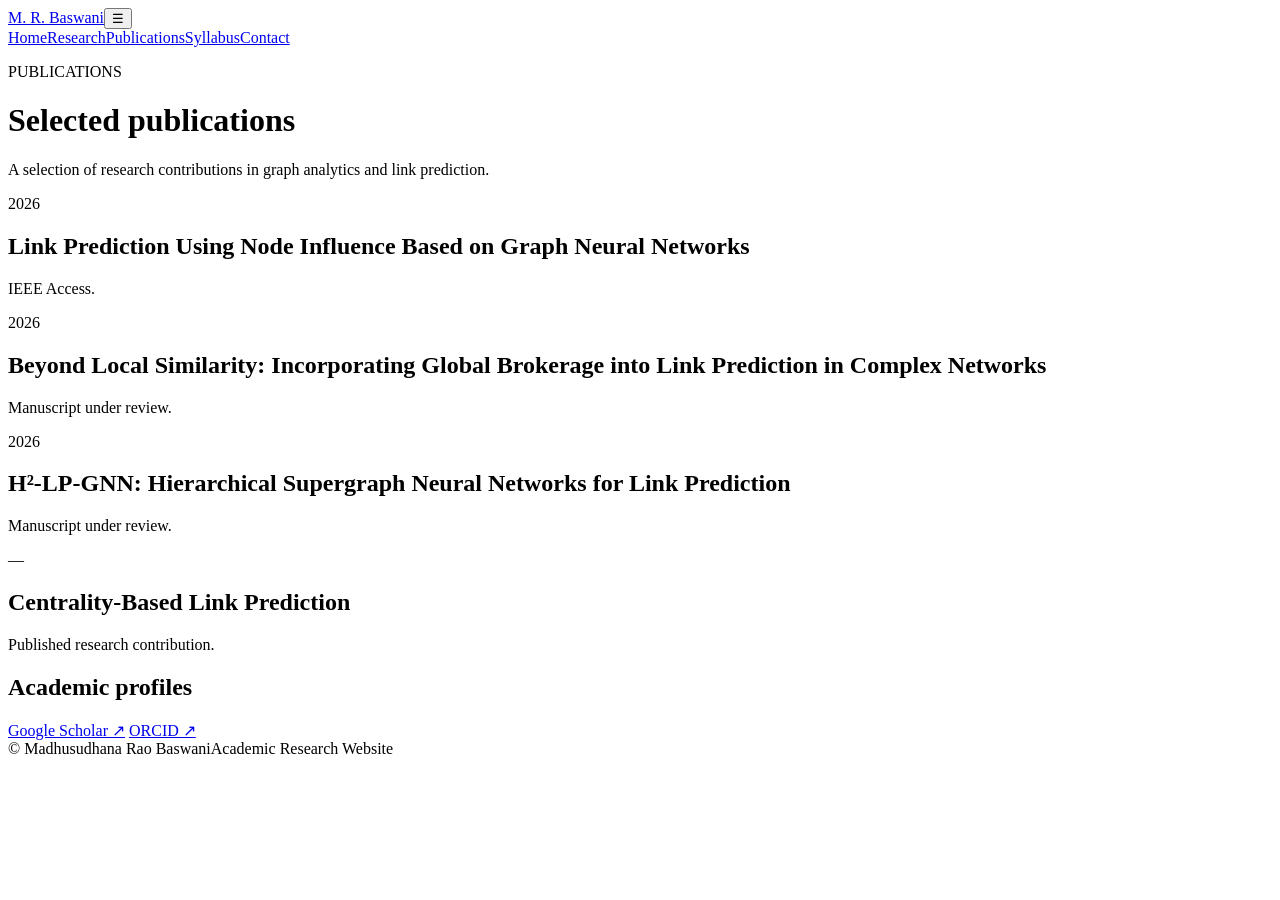
==== publications.html @ a5d5a566 "Add files via upload" ====
<!DOCTYPE html>
<html lang="en">
<head>
  <meta charset="UTF-8"><meta name="viewport" content="width=device-width, initial-scale=1.0">
  <title>Publications | M. R. Baswani</title><link rel="stylesheet" href="css/style.css">
</head>
<body>
<header class="site-header"><div class="container nav-wrap">
  <a class="brand" href="index.html">M. R. Baswani</a><button class="menu-toggle" aria-label="Open navigation">☰</button>
  <nav class="nav"><a href="index.html">Home</a><a href="research.html">Research</a><a class="active" href="publications.html">Publications</a><a href="syllabus.html">Syllabus</a><a href="contact.html">Contact</a></nav>
</div></header>

<main class="page"><div class="container narrow">
  <p class="eyebrow">PUBLICATIONS</p><h1>Selected publications</h1>
  <p class="lead">A selection of research contributions in graph analytics and link prediction.</p>

  <div class="publication">
    <div class="pub-year">2026</div>
    <div><h2>Link Prediction Using Node Influence Based on Graph Neural Networks</h2><p>IEEE Access.</p></div>
  </div>
  <div class="publication">
    <div class="pub-year">2026</div>
    <div><h2>Beyond Local Similarity: Incorporating Global Brokerage into Link Prediction in Complex Networks</h2><p>Manuscript under review.</p></div>
  </div>
  <div class="publication">
    <div class="pub-year">2026</div>
    <div><h2>H²-LP-GNN: Hierarchical Supergraph Neural Networks for Link Prediction</h2><p>Manuscript under review.</p></div>
  </div>
  <div class="publication">
    <div class="pub-year">—</div>
    <div><h2>Centrality-Based Link Prediction</h2><p>Published research contribution.</p></div>
  </div>

  <div class="links-box">
    <h2>Academic profiles</h2>
    <a href="https://scholar.google.com/" target="_blank" rel="noopener">Google Scholar ↗</a>
    <a href="https://orcid.org/" target="_blank" rel="noopener">ORCID ↗</a>
  </div>
</div></main>
<footer><div class="container footer-wrap"><span>© <span id="year"></span> Madhusudhana Rao Baswani</span><span>Academic Research Website</span></div></footer>
<script src="js/script.js"></script>
</body></html>
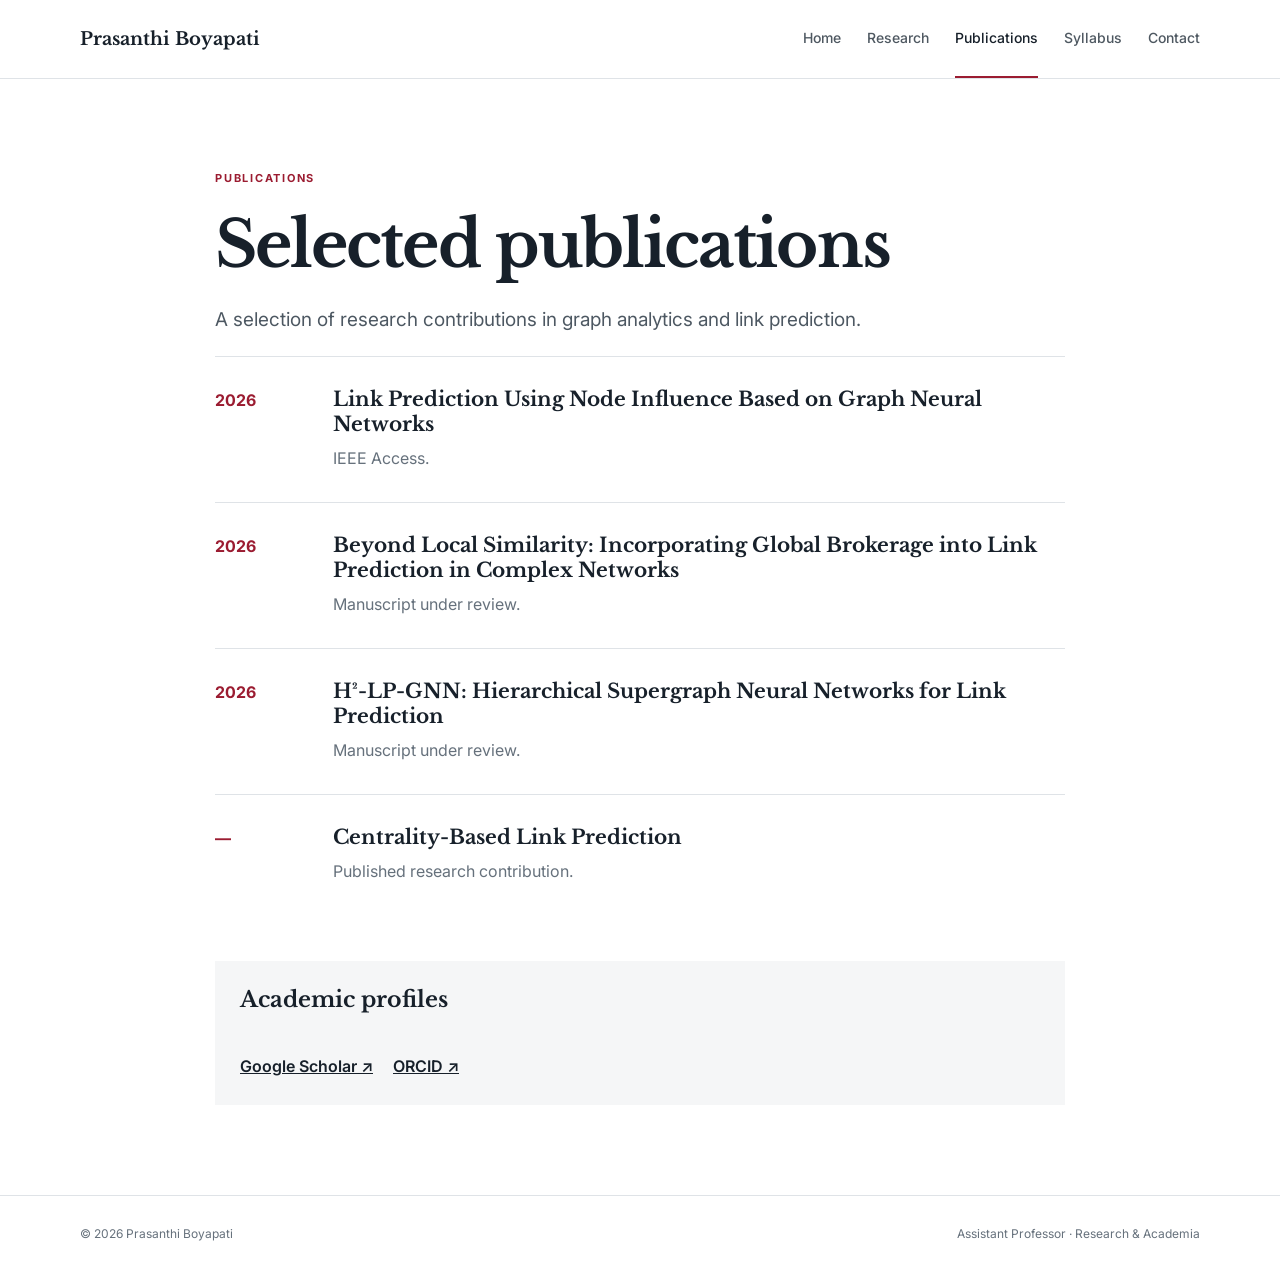
==== commit 20f9fafc: "Update publications.html" ====
--- a/publications.html
+++ b/publications.html
@@ -2,11 +2,11 @@
 <html lang="en">
 <head>
   <meta charset="UTF-8"><meta name="viewport" content="width=device-width, initial-scale=1.0">
-  <title>Publications | M. R. Baswani</title><link rel="stylesheet" href="css/style.css">
+  <title>Publications | Prasanthi Boyapati</title><link rel="stylesheet" href="css/style.css">
 </head>
 <body>
 <header class="site-header"><div class="container nav-wrap">
-  <a class="brand" href="index.html">M. R. Baswani</a><button class="menu-toggle" aria-label="Open navigation">☰</button>
+  <a class="brand" href="index.html">Prasanthi Boyapati</a><button class="menu-toggle" aria-label="Open navigation">☰</button>
   <nav class="nav"><a href="index.html">Home</a><a href="research.html">Research</a><a class="active" href="publications.html">Publications</a><a href="syllabus.html">Syllabus</a><a href="contact.html">Contact</a></nav>
 </div></header>
 
@@ -37,6 +37,6 @@
     <a href="https://orcid.org/" target="_blank" rel="noopener">ORCID ↗</a>
   </div>
 </div></main>
-<footer><div class="container footer-wrap"><span>© <span id="year"></span> Madhusudhana Rao Baswani</span><span>Academic Research Website</span></div></footer>
+<footer><div class="container footer-wrap"><span>© <span id="year"></span> Prasanthi Boyapati</span><span>Assistant Professor · Research & Academia</span></div></footer>
 <script src="js/script.js"></script>
 </body></html>
--- a/css/style.css
+++ b/css/style.css
@@ -0,0 +1,507 @@
+@import url('https://fonts.googleapis.com/css2?family=Inter:wght@400;500;600;700&family=Libre+Baskerville:wght@400;700&display=swap');
+
+:root {
+  --ink: #17202a;
+  --muted: #66717c;
+  --line: #dfe3e7;
+  --paper: #fff;
+  --soft: #f5f6f7;
+  --dark: #111820;
+  --accent: #9b1c31
+}
+
+* {
+  box-sizing: border-box
+}
+
+html {
+  scroll-behavior: smooth
+}
+
+body {
+  margin: 0;
+  background: var(--paper);
+  color: var(--ink);
+  font-family: Inter, Arial, sans-serif;
+  line-height: 1.7
+}
+
+.container {
+  width: min(1120px, calc(100% - 48px));
+  margin: auto
+}
+
+.narrow {
+  width: min(850px, calc(100% - 48px))
+}
+
+.site-header {
+  border-bottom: 1px solid var(--line);
+  background: rgba(255, 255, 255, .96);
+  position: sticky;
+  top: 0;
+  z-index: 10
+}
+
+.nav-wrap {
+  min-height: 72px;
+  display: flex;
+  align-items: center;
+  justify-content: space-between;
+  gap: 32px
+}
+
+.brand {
+  font-family: "Libre Baskerville", Georgia, serif;
+  font-weight: 700;
+  color: var(--ink);
+  text-decoration: none;
+  font-size: 18px
+}
+
+.nav {
+  display: flex;
+  gap: 26px;
+  align-items: center
+}
+
+.nav a {
+  color: #4e5861;
+  text-decoration: none;
+  font-size: 14px;
+  font-weight: 500;
+  padding: 26px 0;
+  border-bottom: 2px solid transparent
+}
+
+.nav a:hover,
+.nav a.active {
+  color: var(--ink);
+  border-color: var(--accent)
+}
+
+.menu-toggle {
+  display: none;
+  border: 0;
+  background: none;
+  font-size: 24px;
+  color: var(--ink)
+}
+
+.hero {
+  display: grid;
+  grid-template-columns: 1.45fr .75fr;
+  gap: 80px;
+  padding: 105px 0 100px;
+  align-items: center
+}
+
+.eyebrow {
+  font-size: 11px;
+  letter-spacing: .16em;
+  font-weight: 700;
+  color: var(--accent);
+  margin: 0 0 18px
+}
+
+h1,
+h2,
+h3 {
+  font-family: "Libre Baskerville", Georgia, serif;
+  line-height: 1.25;
+  margin-top: 0
+}
+
+h1 {
+  font-size: clamp(40px, 5vw, 64px);
+  letter-spacing: -.03em;
+  margin-bottom: 18px
+}
+
+h2 {
+  font-size: 30px;
+  margin-bottom: 20px
+}
+
+h3 {
+  font-size: 21px;
+  margin-bottom: 10px
+}
+
+.lead {
+  font-size: 19px;
+  color: #4d5862;
+  max-width: 720px
+}
+
+.intro {
+  font-size: 16px;
+  color: var(--muted);
+  max-width: 690px;
+  margin: 24px 0
+}
+
+.hero-links {
+  display: flex;
+  align-items: center;
+  gap: 24px;
+  margin-top: 32px
+}
+
+.button {
+  background: var(--ink);
+  color: white;
+  padding: 12px 20px;
+  text-decoration: none;
+  font-size: 14px;
+  font-weight: 600
+}
+
+.text-link {
+  color: var(--ink);
+  font-weight: 600;
+  text-decoration: none
+}
+
+.profile-card {
+  background: var(--soft);
+  padding: 34px
+}
+
+.avatar {
+  width: 130px;
+  height: 130px;
+  border-radius: 50%;
+  overflow: hidden;
+  margin-bottom: 28px;
+  background: var(--soft);
+}
+
+.avatar img {
+  width: 100%;
+  height: 100%;
+  object-fit: cover;
+  display: block;
+}
+
+.profile-card ul {
+  padding-left: 19px;
+  color: var(--muted);
+  margin-bottom: 0
+}
+
+.profile-card li {
+  margin: 7px 0
+}
+
+.section {
+  padding: 90px 0
+}
+
+.section-border {
+  border-top: 1px solid var(--line);
+  border-bottom: 1px solid var(--line)
+}
+
+.two-col {
+  display: grid;
+  grid-template-columns: 1fr 1fr;
+  gap: 90px
+}
+
+.two-col p {
+  color: var(--muted)
+}
+
+.research-grid {
+  display: grid;
+  grid-template-columns: repeat(3, 1fr);
+  gap: 24px;
+  margin-top: 35px
+}
+
+.research-item {
+  border-top: 1px solid var(--ink);
+  padding-top: 20px
+}
+
+.research-item span {
+  font-size: 12px;
+  color: var(--accent);
+  font-weight: 700
+}
+
+.research-item p {
+  color: var(--muted);
+  font-size: 14px
+}
+
+.section-dark {
+  background: var(--dark);
+  color: white
+}
+
+.section-dark .eyebrow {
+  color: #d9a2ad
+}
+
+.work-list {
+  margin-top: 35px;
+  border-top: 1px solid #3a434c
+}
+
+.work-row {
+  display: grid;
+  grid-template-columns: 120px 1fr 25px;
+  gap: 20px;
+  padding: 22px 0;
+  border-bottom: 1px solid #3a434c;
+  color: white;
+  text-decoration: none
+}
+
+.work-row span:first-child {
+  color: #aeb6bd;
+  font-size: 13px
+}
+
+.work-row strong {
+  font-weight: 500
+}
+
+footer {
+  border-top: 1px solid var(--line);
+  padding: 28px 0;
+  color: var(--muted);
+  font-size: 12px
+}
+
+.footer-wrap {
+  display: flex;
+  justify-content: space-between;
+  gap: 20px
+}
+
+.page {
+  padding: 90px 0
+}
+
+.detail-list {
+  margin-top: 55px
+}
+
+.detail-list section {
+  display: grid;
+  grid-template-columns: 60px 1fr;
+  gap: 25px;
+  padding: 28px 0;
+  border-top: 1px solid var(--line)
+}
+
+.detail-list section>span {
+  color: var(--accent);
+  font-weight: 700;
+  font-size: 13px
+}
+
+.detail-list p {
+  color: var(--muted)
+}
+
+.callout {
+  margin-top: 55px;
+  padding: 30px;
+  background: var(--soft);
+  border-left: 3px solid var(--accent)
+}
+
+.callout p {
+  margin: 0;
+  color: var(--muted)
+}
+
+.publication {
+  display: grid;
+  grid-template-columns: 90px 1fr;
+  gap: 28px;
+  padding: 30px 0;
+  border-top: 1px solid var(--line)
+}
+
+.pub-year {
+  color: var(--accent);
+  font-weight: 700
+}
+
+.publication h2 {
+  font-size: 20px;
+  margin-bottom: 8px
+}
+
+.publication p {
+  color: var(--muted);
+  margin: 0
+}
+
+.links-box {
+  margin-top: 45px;
+  padding: 25px;
+  background: var(--soft);
+  display: flex;
+  flex-wrap: wrap;
+  gap: 20px
+}
+
+.links-box h2 {
+  width: 100%;
+  font-size: 22px
+}
+
+.links-box a {
+  color: var(--ink);
+  font-weight: 600
+}
+
+.course-meta {
+  display: grid;
+  grid-template-columns: repeat(3, 1fr);
+  gap: 1px;
+  background: var(--line);
+  margin: 45px 0
+}
+
+.course-meta div {
+  background: var(--soft);
+  padding: 20px
+}
+
+.course-meta span {
+  display: block;
+  color: var(--muted);
+  font-size: 12px;
+  text-transform: uppercase;
+  letter-spacing: .08em;
+  margin-bottom: 6px
+}
+
+.course-meta strong {
+  font-size: 14px
+}
+
+.syllabus-grid {
+  display: grid;
+  grid-template-columns: 1fr 1fr;
+  border-top: 1px solid var(--line);
+  margin: 35px 0 55px
+}
+
+.syllabus-grid a {
+  display: flex;
+  justify-content: space-between;
+  padding: 20px;
+  border-bottom: 1px solid var(--line);
+  color: var(--ink);
+  text-decoration: none
+}
+
+.syllabus-grid a:nth-child(odd) {
+  border-right: 1px solid var(--line)
+}
+
+.topic-list {
+  color: var(--muted);
+  padding-left: 22px
+}
+
+.topic-list li {
+  padding: 5px 0
+}
+
+.contact-card {
+  background: var(--soft);
+  padding: 35px;
+  margin-top: 40px
+}
+
+.contact-card p {
+  margin: 0 0 24px
+}
+
+.contact-card p:last-child {
+  margin-bottom: 0
+}
+
+.contact-card a {
+  color: var(--accent)
+}
+
+@media(max-width:800px) {
+  .nav {
+    display: none;
+    position: absolute;
+    top: 72px;
+    left: 0;
+    right: 0;
+    background: white;
+    border-bottom: 1px solid var(--line);
+    padding: 10px 24px 20px;
+    flex-direction: column;
+    align-items: flex-start;
+    gap: 0
+  }
+
+  .nav.open {
+    display: flex
+  }
+
+  .nav a {
+    padding: 12px 0;
+    width: 100%
+  }
+
+  .menu-toggle {
+    display: block
+  }
+
+  .hero,
+  .two-col {
+    grid-template-columns: 1fr;
+    gap: 45px
+  }
+
+  .hero {
+    padding: 70px 0
+  }
+
+  .research-grid {
+    grid-template-columns: 1fr
+  }
+
+  .course-meta {
+    grid-template-columns: 1fr
+  }
+
+  .syllabus-grid {
+    grid-template-columns: 1fr
+  }
+
+  .syllabus-grid a:nth-child(odd) {
+    border-right: 0
+  }
+
+  .work-row {
+    grid-template-columns: 75px 1fr 20px
+  }
+
+  .footer-wrap {
+    flex-direction: column
+  }
+}
+
+.pdf-frame {
+  width: 100%;
+  height: 760px;
+  border: 1px solid var(--line);
+  margin-top: 30px;
+  background: var(--soft)
+}
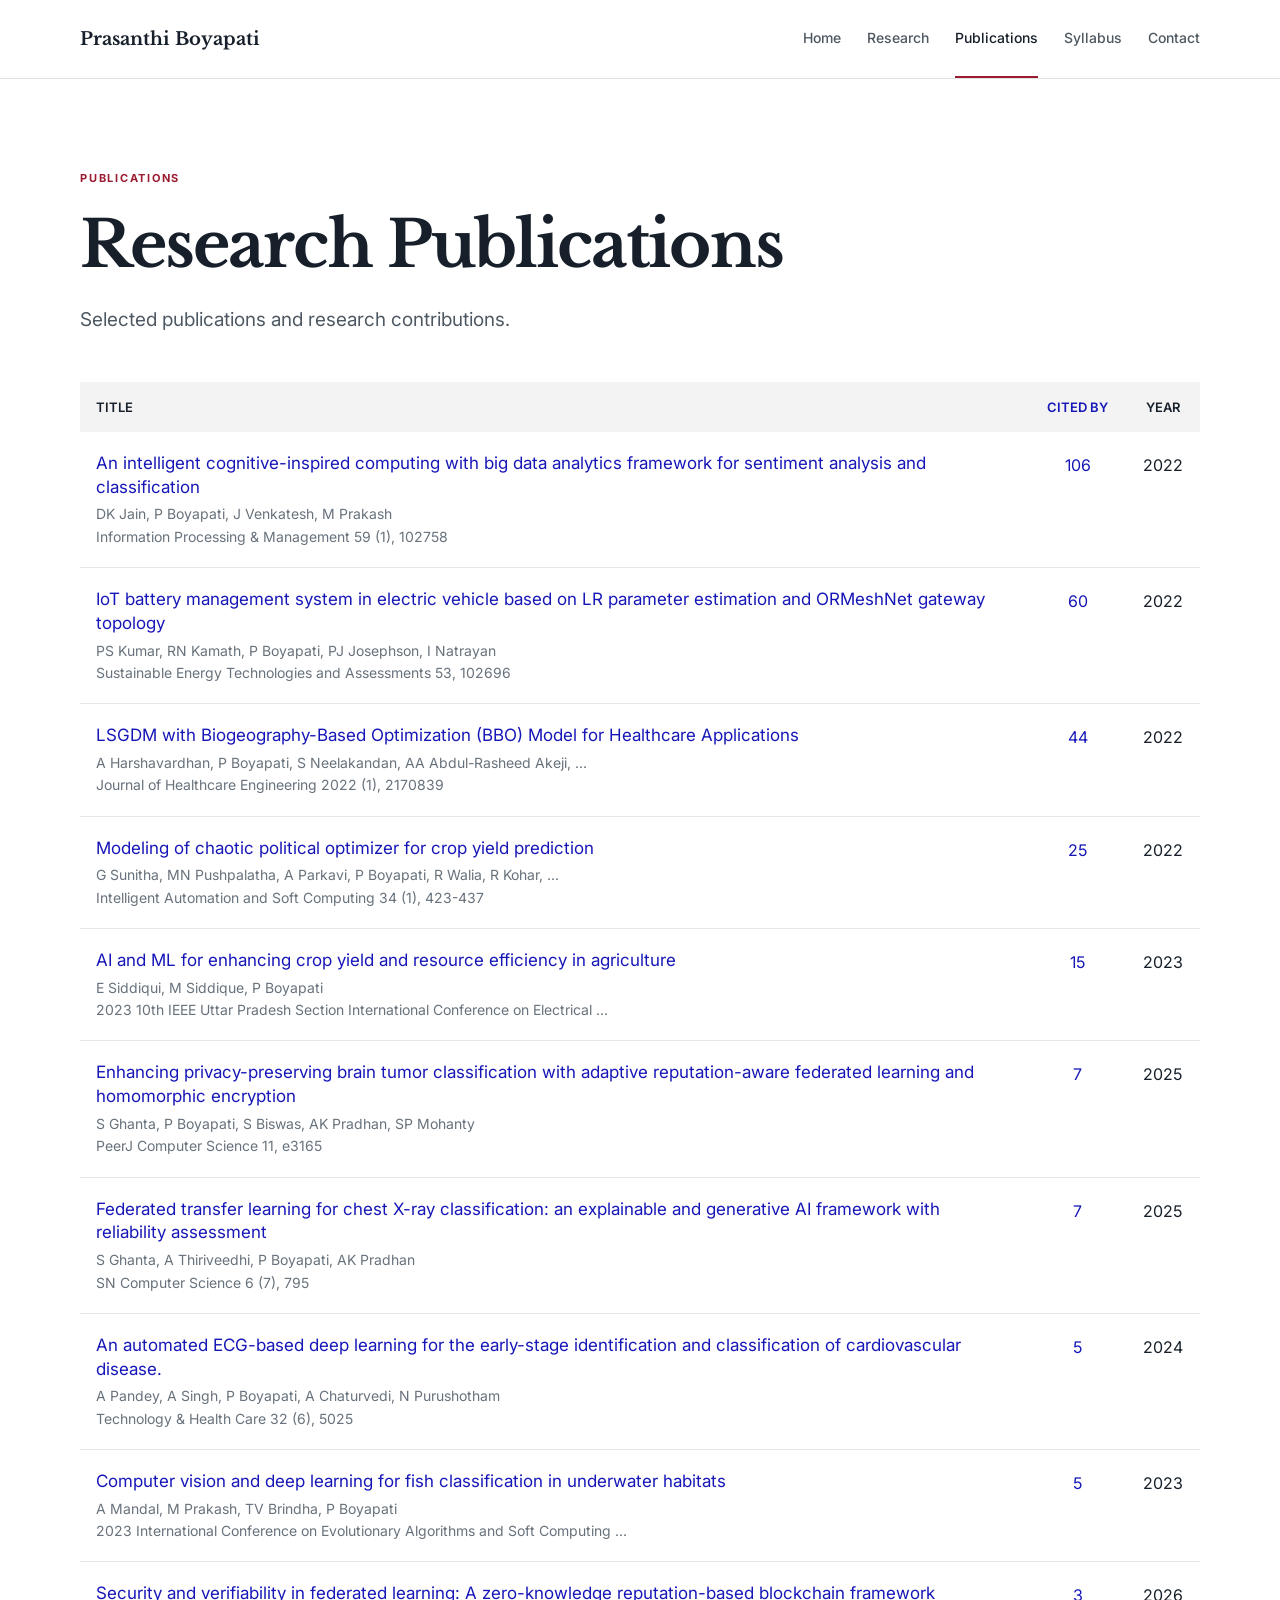
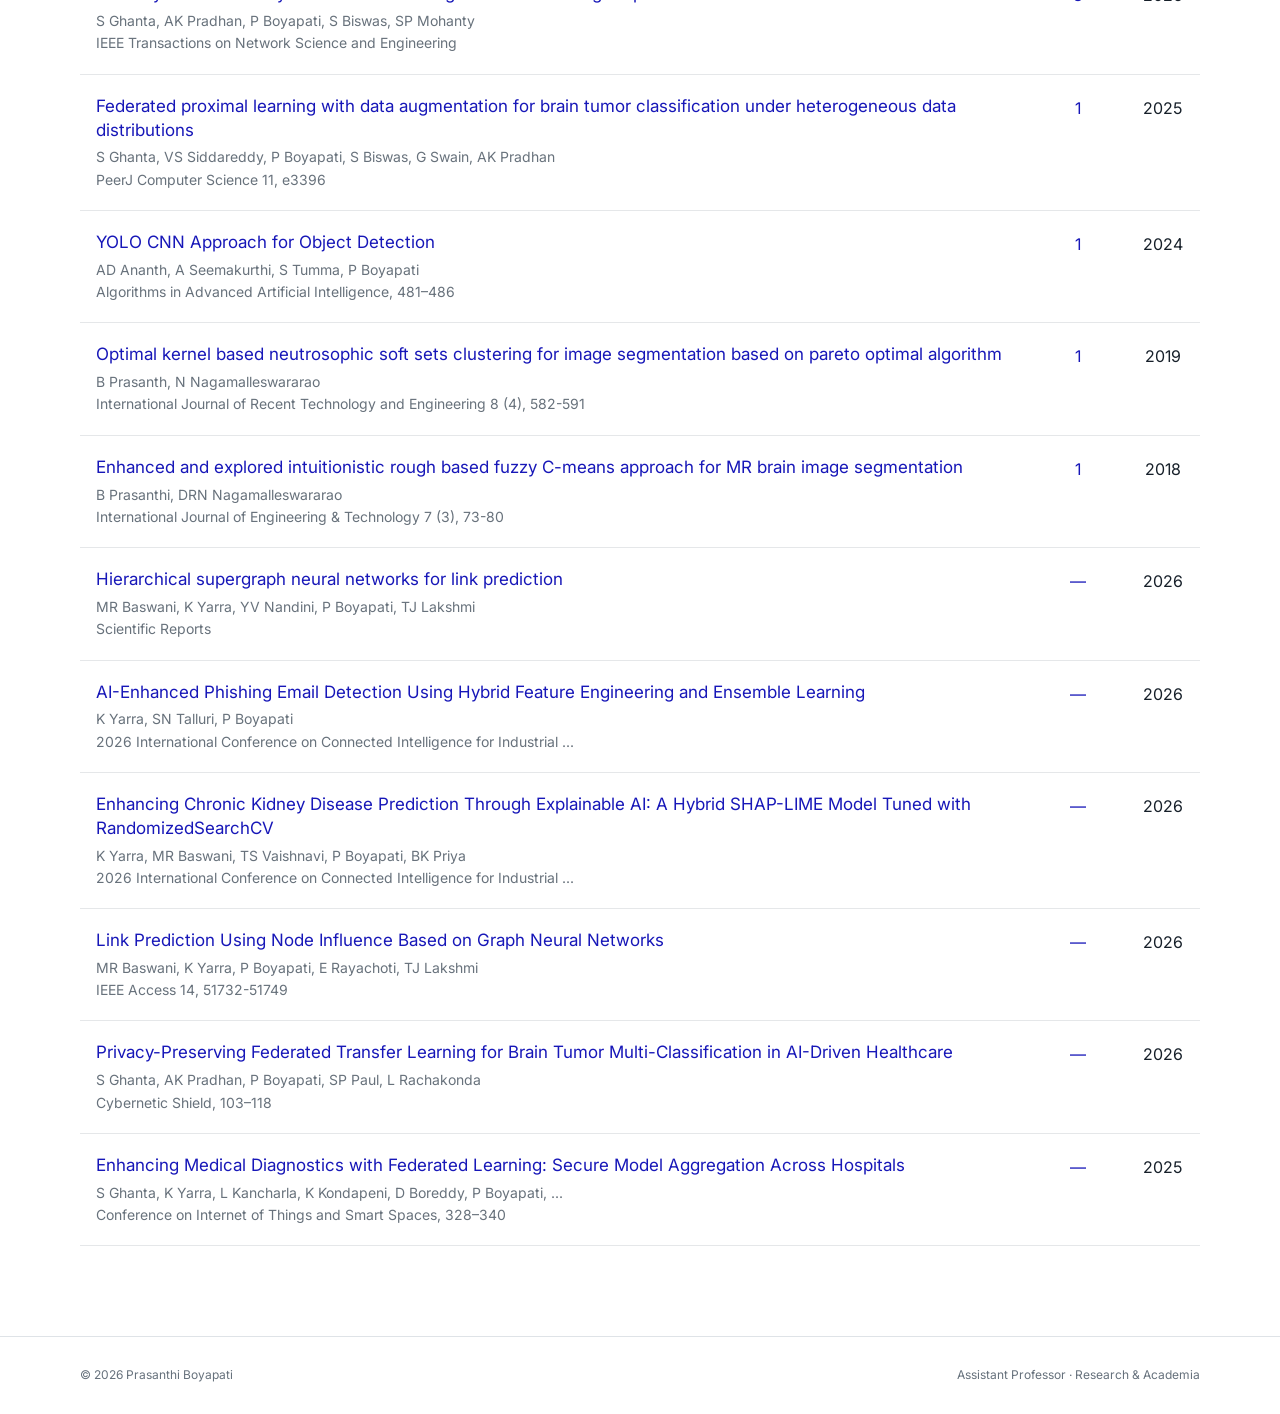
==== commit 8552afd5: "Add files via upload" ====
--- a/publications.html
+++ b/publications.html
@@ -1,42 +1,107 @@
 <!DOCTYPE html>
 <html lang="en">
 <head>
-  <meta charset="UTF-8"><meta name="viewport" content="width=device-width, initial-scale=1.0">
-  <title>Publications | Prasanthi Boyapati</title><link rel="stylesheet" href="css/style.css">
+  <meta charset="UTF-8">
+  <meta name="viewport" content="width=device-width, initial-scale=1.0">
+  <meta name="description" content="Publications of Prasanthi Boyapati, Assistant Professor.">
+  <title>Publications | Prasanthi Boyapati</title>
+  <link rel="stylesheet" href="css/style.css">
+  <style>
+    .pub-table-wrap { overflow-x: auto; margin-top: 45px; }
+    .pub-table { width: 100%; border-collapse: collapse; }
+    .pub-table th { background:#f3f3f3; color:#17202a; text-align:left; padding:14px 16px; font-size:13px; font-weight:600; }
+    .pub-table th.cited,.pub-table th.year,.pub-table td.cited,.pub-table td.year { text-align:center; white-space:nowrap; }
+    .pub-table td { padding:20px 16px; vertical-align:top; border-bottom:1px solid #e5e7e9; }
+    .pub-title { color:#1717b8; font-size:17px; line-height:1.4; margin-bottom:5px; }
+    .pub-authors,.pub-venue { color:#68727c; font-size:14px; line-height:1.45; }
+    .pub-venue { margin-top:2px; }
+    .pub-table .cited { width:95px; color:#1717b8; }
+    .pub-table .year { width:75px; color:#17202a; }
+    @media(max-width:700px){
+      .pub-table th,.pub-table td{padding:12px 10px}
+      .pub-title{font-size:15px}
+      .pub-authors,.pub-venue{font-size:13px}
+    }
+  </style>
 </head>
 <body>
-<header class="site-header"><div class="container nav-wrap">
-  <a class="brand" href="index.html">Prasanthi Boyapati</a><button class="menu-toggle" aria-label="Open navigation">☰</button>
-  <nav class="nav"><a href="index.html">Home</a><a href="research.html">Research</a><a class="active" href="publications.html">Publications</a><a href="syllabus.html">Syllabus</a><a href="contact.html">Contact</a></nav>
-</div></header>
+<header class="site-header">
+  <div class="container nav-wrap">
+    <a class="brand" href="index.html">Prasanthi Boyapati</a>
+    <button class="menu-toggle" aria-label="Open navigation">☰</button>
+    <nav class="nav">
+      <a href="index.html">Home</a>
+      <a href="research.html">Research</a>
+      <a class="active" href="publications.html">Publications</a>
+      <a href="syllabus.html">Syllabus</a>
+      <a href="contact.html">Contact</a>
+    </nav>
+  </div>
+</header>
 
-<main class="page"><div class="container narrow">
-  <p class="eyebrow">PUBLICATIONS</p><h1>Selected publications</h1>
-  <p class="lead">A selection of research contributions in graph analytics and link prediction.</p>
+<main class="page">
+  <div class="container">
+    <p class="eyebrow">PUBLICATIONS</p>
+    <h1>Research Publications</h1>
+    <p class="lead">Selected publications and research contributions.</p>
 
-  <div class="publication">
-    <div class="pub-year">2026</div>
-    <div><h2>Link Prediction Using Node Influence Based on Graph Neural Networks</h2><p>IEEE Access.</p></div>
+    <div class="pub-table-wrap">
+      <table class="pub-table">
+        <thead><tr><th>TITLE</th><th class="cited">CITED BY</th><th class="year">YEAR</th></tr></thead>
+        <tbody>
+
+<tr><td><div class="pub-title">An intelligent cognitive-inspired computing with big data analytics framework for sentiment analysis and classification</div><div class="pub-authors">DK Jain, P Boyapati, J Venkatesh, M Prakash</div><div class="pub-venue">Information Processing &amp; Management 59 (1), 102758</div></td><td class="cited">106</td><td class="year">2022</td></tr>
+
+<tr><td><div class="pub-title">IoT battery management system in electric vehicle based on LR parameter estimation and ORMeshNet gateway topology</div><div class="pub-authors">PS Kumar, RN Kamath, P Boyapati, PJ Josephson, I Natrayan</div><div class="pub-venue">Sustainable Energy Technologies and Assessments 53, 102696</div></td><td class="cited">60</td><td class="year">2022</td></tr>
+
+<tr><td><div class="pub-title">LSGDM with Biogeography-Based Optimization (BBO) Model for Healthcare Applications</div><div class="pub-authors">A Harshavardhan, P Boyapati, S Neelakandan, AA Abdul-Rasheed Akeji, ...</div><div class="pub-venue">Journal of Healthcare Engineering 2022 (1), 2170839</div></td><td class="cited">44</td><td class="year">2022</td></tr>
+
+<tr><td><div class="pub-title">Modeling of chaotic political optimizer for crop yield prediction</div><div class="pub-authors">G Sunitha, MN Pushpalatha, A Parkavi, P Boyapati, R Walia, R Kohar, ...</div><div class="pub-venue">Intelligent Automation and Soft Computing 34 (1), 423-437</div></td><td class="cited">25</td><td class="year">2022</td></tr>
+
+<tr><td><div class="pub-title">AI and ML for enhancing crop yield and resource efficiency in agriculture</div><div class="pub-authors">E Siddiqui, M Siddique, P Boyapati</div><div class="pub-venue">2023 10th IEEE Uttar Pradesh Section International Conference on Electrical ...</div></td><td class="cited">15</td><td class="year">2023</td></tr>
+
+<tr><td><div class="pub-title">Enhancing privacy-preserving brain tumor classification with adaptive reputation-aware federated learning and homomorphic encryption</div><div class="pub-authors">S Ghanta, P Boyapati, S Biswas, AK Pradhan, SP Mohanty</div><div class="pub-venue">PeerJ Computer Science 11, e3165</div></td><td class="cited">7</td><td class="year">2025</td></tr>
+
+<tr><td><div class="pub-title">Federated transfer learning for chest X-ray classification: an explainable and generative AI framework with reliability assessment</div><div class="pub-authors">S Ghanta, A Thiriveedhi, P Boyapati, AK Pradhan</div><div class="pub-venue">SN Computer Science 6 (7), 795</div></td><td class="cited">7</td><td class="year">2025</td></tr>
+
+<tr><td><div class="pub-title">An automated ECG-based deep learning for the early-stage identification and classification of cardiovascular disease.</div><div class="pub-authors">A Pandey, A Singh, P Boyapati, A Chaturvedi, N Purushotham</div><div class="pub-venue">Technology &amp; Health Care 32 (6), 5025</div></td><td class="cited">5</td><td class="year">2024</td></tr>
+
+<tr><td><div class="pub-title">Computer vision and deep learning for fish classification in underwater habitats</div><div class="pub-authors">A Mandal, M Prakash, TV Brindha, P Boyapati</div><div class="pub-venue">2023 International Conference on Evolutionary Algorithms and Soft Computing ...</div></td><td class="cited">5</td><td class="year">2023</td></tr>
+
+<tr><td><div class="pub-title">Security and verifiability in federated learning: A zero-knowledge reputation-based blockchain framework</div><div class="pub-authors">S Ghanta, AK Pradhan, P Boyapati, S Biswas, SP Mohanty</div><div class="pub-venue">IEEE Transactions on Network Science and Engineering</div></td><td class="cited">3</td><td class="year">2026</td></tr>
+
+<tr><td><div class="pub-title">Federated proximal learning with data augmentation for brain tumor classification under heterogeneous data distributions</div><div class="pub-authors">S Ghanta, VS Siddareddy, P Boyapati, S Biswas, G Swain, AK Pradhan</div><div class="pub-venue">PeerJ Computer Science 11, e3396</div></td><td class="cited">1</td><td class="year">2025</td></tr>
+
+<tr><td><div class="pub-title">YOLO CNN Approach for Object Detection</div><div class="pub-authors">AD Ananth, A Seemakurthi, S Tumma, P Boyapati</div><div class="pub-venue">Algorithms in Advanced Artificial Intelligence, 481–486</div></td><td class="cited">1</td><td class="year">2024</td></tr>
+
+<tr><td><div class="pub-title">Optimal kernel based neutrosophic soft sets clustering for image segmentation based on pareto optimal algorithm</div><div class="pub-authors">B Prasanth, N Nagamalleswararao</div><div class="pub-venue">International Journal of Recent Technology and Engineering 8 (4), 582-591</div></td><td class="cited">1</td><td class="year">2019</td></tr>
+
+<tr><td><div class="pub-title">Enhanced and explored intuitionistic rough based fuzzy C-means approach for MR brain image segmentation</div><div class="pub-authors">B Prasanthi, DRN Nagamalleswararao</div><div class="pub-venue">International Journal of Engineering &amp; Technology 7 (3), 73-80</div></td><td class="cited">1</td><td class="year">2018</td></tr>
+
+<tr><td><div class="pub-title">Hierarchical supergraph neural networks for link prediction</div><div class="pub-authors">MR Baswani, K Yarra, YV Nandini, P Boyapati, TJ Lakshmi</div><div class="pub-venue">Scientific Reports</div></td><td class="cited">—</td><td class="year">2026</td></tr>
+
+<tr><td><div class="pub-title">AI-Enhanced Phishing Email Detection Using Hybrid Feature Engineering and Ensemble Learning</div><div class="pub-authors">K Yarra, SN Talluri, P Boyapati</div><div class="pub-venue">2026 International Conference on Connected Intelligence for Industrial ...</div></td><td class="cited">—</td><td class="year">2026</td></tr>
+
+<tr><td><div class="pub-title">Enhancing Chronic Kidney Disease Prediction Through Explainable AI: A Hybrid SHAP-LIME Model Tuned with RandomizedSearchCV</div><div class="pub-authors">K Yarra, MR Baswani, TS Vaishnavi, P Boyapati, BK Priya</div><div class="pub-venue">2026 International Conference on Connected Intelligence for Industrial ...</div></td><td class="cited">—</td><td class="year">2026</td></tr>
+
+<tr><td><div class="pub-title">Link Prediction Using Node Influence Based on Graph Neural Networks</div><div class="pub-authors">MR Baswani, K Yarra, P Boyapati, E Rayachoti, TJ Lakshmi</div><div class="pub-venue">IEEE Access 14, 51732-51749</div></td><td class="cited">—</td><td class="year">2026</td></tr>
+
+<tr><td><div class="pub-title">Privacy-Preserving Federated Transfer Learning for Brain Tumor Multi-Classification in AI-Driven Healthcare</div><div class="pub-authors">S Ghanta, AK Pradhan, P Boyapati, SP Paul, L Rachakonda</div><div class="pub-venue">Cybernetic Shield, 103–118</div></td><td class="cited">—</td><td class="year">2026</td></tr>
+
+<tr><td><div class="pub-title">Enhancing Medical Diagnostics with Federated Learning: Secure Model Aggregation Across Hospitals</div><div class="pub-authors">S Ghanta, K Yarra, L Kancharla, K Kondapeni, D Boreddy, P Boyapati, ...</div><div class="pub-venue">Conference on Internet of Things and Smart Spaces, 328–340</div></td><td class="cited">—</td><td class="year">2025</td></tr>
+
+        </tbody>
+      </table>
+    </div>
   </div>
-  <div class="publication">
-    <div class="pub-year">2026</div>
-    <div><h2>Beyond Local Similarity: Incorporating Global Brokerage into Link Prediction in Complex Networks</h2><p>Manuscript under review.</p></div>
+</main>
+
+<footer>
+  <div class="container footer-wrap">
+    <span>© <span id="year"></span> Prasanthi Boyapati</span>
+    <span>Assistant Professor · Research &amp; Academia</span>
   </div>
-  <div class="publication">
-    <div class="pub-year">2026</div>
-    <div><h2>H²-LP-GNN: Hierarchical Supergraph Neural Networks for Link Prediction</h2><p>Manuscript under review.</p></div>
-  </div>
-  <div class="publication">
-    <div class="pub-year">—</div>
-    <div><h2>Centrality-Based Link Prediction</h2><p>Published research contribution.</p></div>
-  </div>
-
-  <div class="links-box">
-    <h2>Academic profiles</h2>
-    <a href="https://scholar.google.com/" target="_blank" rel="noopener">Google Scholar ↗</a>
-    <a href="https://orcid.org/" target="_blank" rel="noopener">ORCID ↗</a>
-  </div>
-</div></main>
-<footer><div class="container footer-wrap"><span>© <span id="year"></span> Prasanthi Boyapati</span><span>Assistant Professor · Research & Academia</span></div></footer>
+</footer>
 <script src="js/script.js"></script>
-</body></html>
+</body>
+</html>
